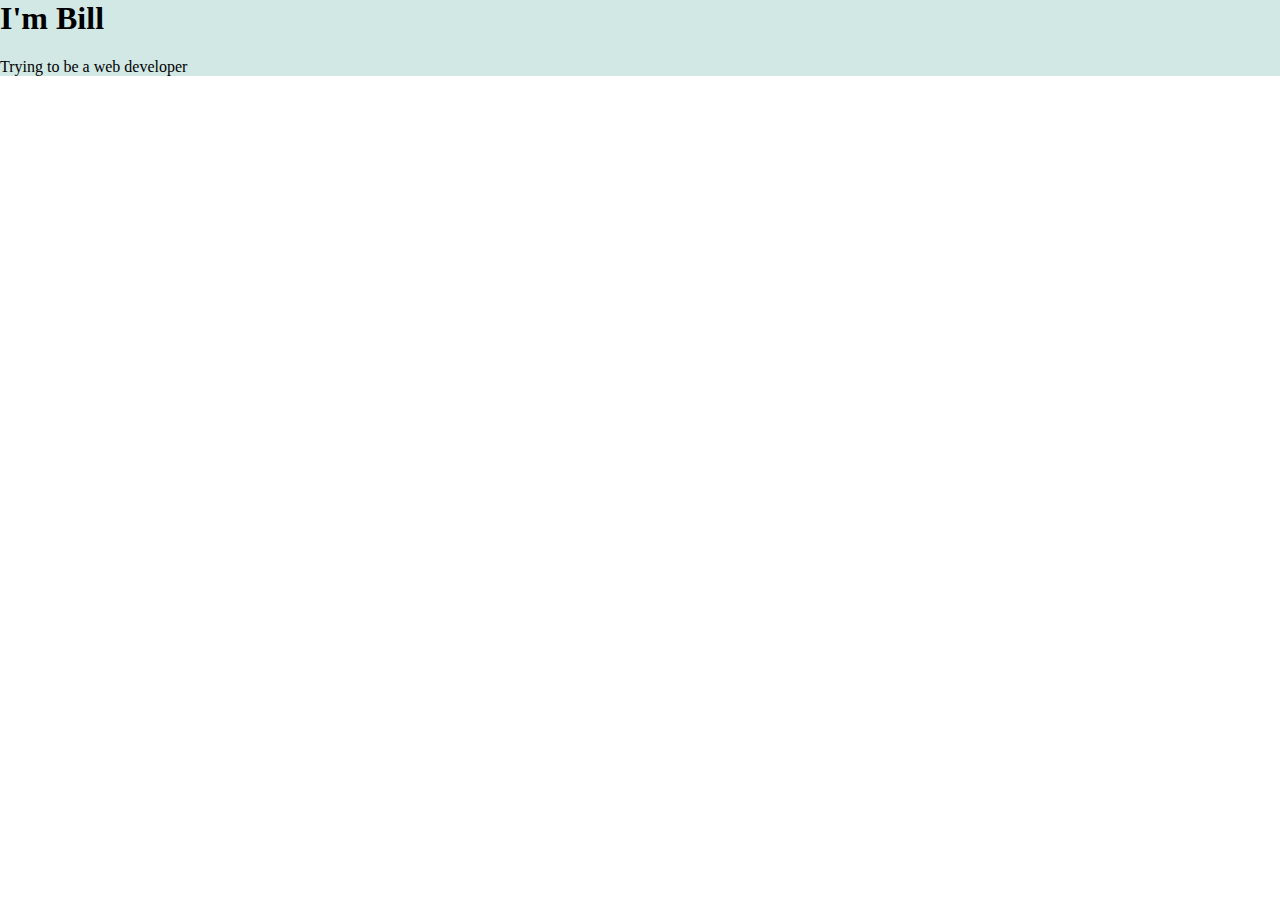
==== CSS - My Site/index.html @ 2e7fc492 "Copying from repo learning. Starting over" ====
<html>
<head>
  <meta charset="UTF-8">
  <meta name="viewport" content="width=device-width, initial-scale=1.0">
  <meta http-equiv="X-UA-Compatible" content="ie=edge">
  <title>Bill Rucker </title>
  <link rel="stylesheet" href="css/styles.css">
  <link rel="icon" href="favicon.ico">
</head>
<body>
  <div>
    <h1>I'm Bill</h1>
    <p>Trying to be a web developer</p>
  </div>

</body>
</html>
---- CSS - My Site/css/styles.css ----
div {
   background-color: #D1E8E4;
}

h1 {
    margin-top: 0;
}

body {
    margin: 0;
}
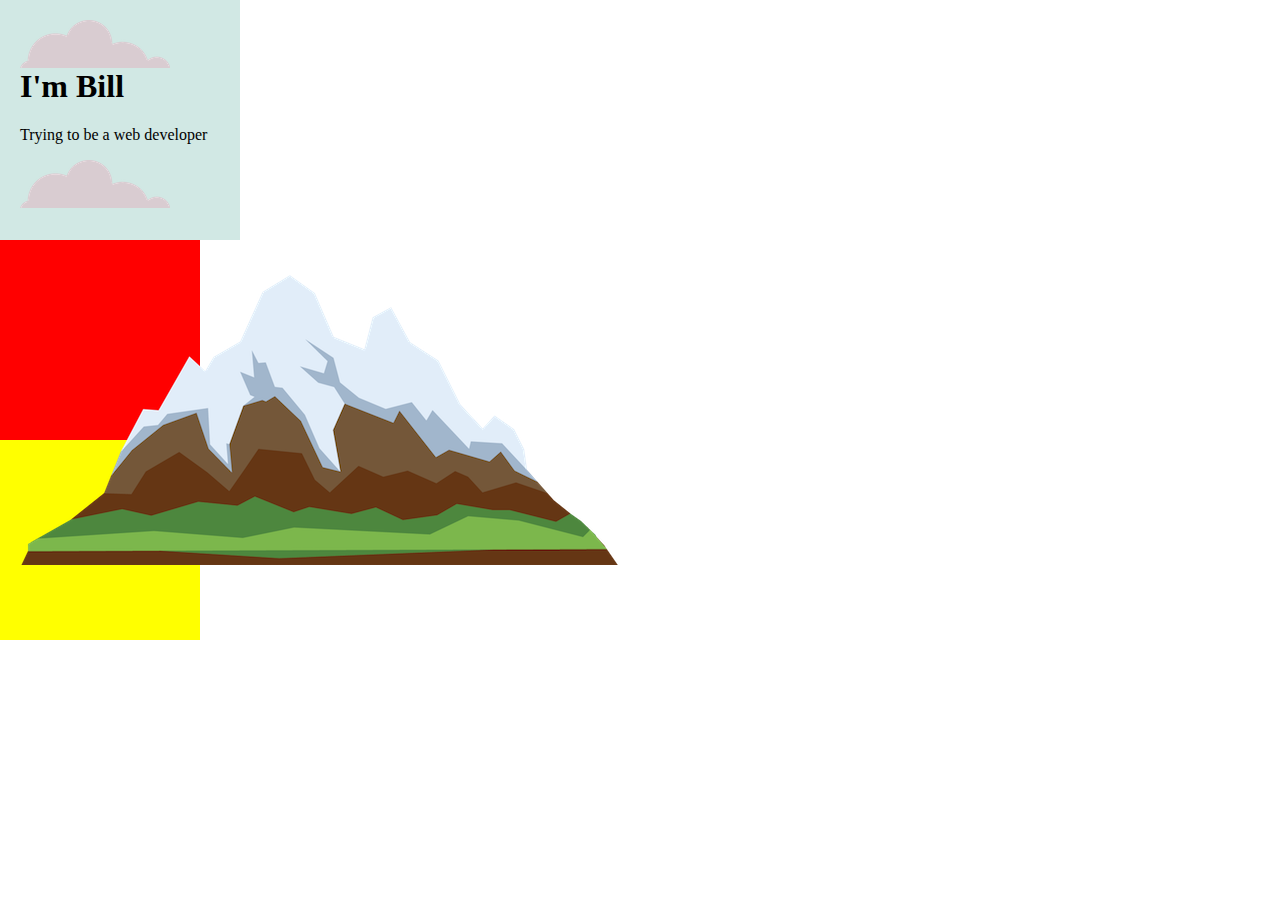
==== commit 23f02cca: "Continuing work on Intermediate CSS" ====
--- a/CSS - My Site/index.html
+++ b/CSS - My Site/index.html
@@ -8,10 +8,18 @@
   <link rel="icon" href="favicon.ico">
 </head>
 <body>
-  <div>
+  <div class="top-container">
+    <img src="images/cloud.png" alt="cloud-img">
     <h1>I'm Bill</h1>
     <p>Trying to be a web developer</p>
+    <img src="images/cloud.png" alt="cloud-img">
+    <img src="images/mountain.png" alt="mountain-img">
   </div>
+  <div class="middle-container" >
 
+  </div>
+  <div class="bottom-container" >
+
+  </div>
 </body>
 </html>
--- a/CSS - My Site/css/styles.css
+++ b/CSS - My Site/css/styles.css
@@ -1,11 +1,31 @@
-div {
-   background-color: #D1E8E4;
-}
-
 h1 {
     margin-top: 0;
 }
 
 body {
     margin: 0;
+}
+
+.top-container {
+    background-color: #D1E8E4;
+    height: 200px;
+    width: 200px;
+    border: 10px;
+    padding: 20px;
+ }
+ 
+.middle-container {
+    background-color: red;
+    height: 200px;
+    width: 200px;
+ /*   border: 20px;
+    margin-left: 240px; */
+}
+
+.bottom-container {
+    background-color: yellow;
+    height: 200px;
+    width: 200px;
+    /* border: 10px;
+    margin-left: 440px; */
 }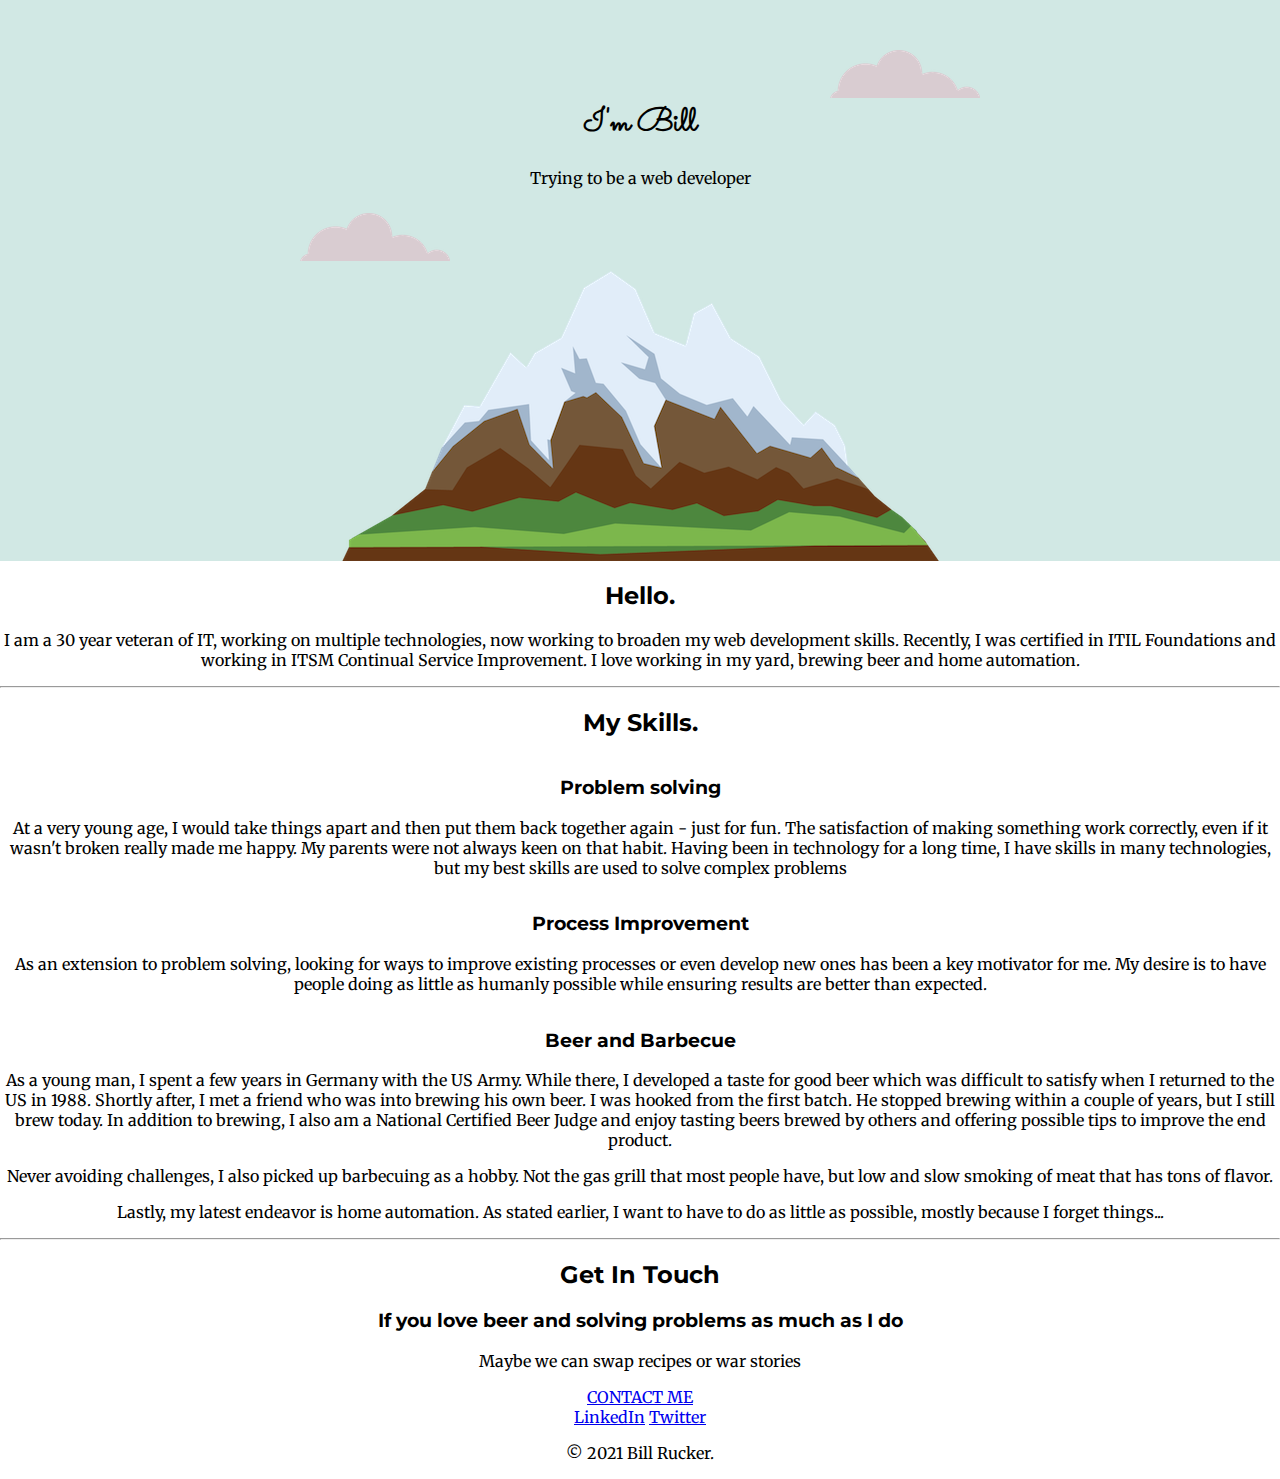
==== commit efeaf537: "Added details to personal index.html" ====
--- a/CSS - My Site/index.html
+++ b/CSS - My Site/index.html
@@ -5,20 +5,64 @@
   <meta http-equiv="X-UA-Compatible" content="ie=edge">
   <title>Bill Rucker </title>
   <link rel="stylesheet" href="css/styles.css">
+  <link href="https://fonts.googleapis.com/css2?family=Merriweather:wght@300&family=Montserrat:wght@300&family=Sacramento&display=swap" rel="stylesheet"> 
   <link rel="icon" href="favicon.ico">
 </head>
 <body>
   <div class="top-container">
-    <img src="images/cloud.png" alt="cloud-img">
+    <img class="top-cloud" src="images/cloud.png" alt="cloud-img">
     <h1>I'm Bill</h1>
     <p>Trying to be a web developer</p>
-    <img src="images/cloud.png" alt="cloud-img">
+    <img class="bottom-cloud" src="images/cloud.png" alt="cloud-img">
     <img src="images/mountain.png" alt="mountain-img">
   </div>
-  <div class="middle-container" >
-
+  
+  <div class="middle-container">
+    <div class="profile">
+      <img src="" alt="">
+      <h2>Hello.</h2>
+      <p>I am a 30 year veteran of IT, working on multiple technologies, now working to broaden my web development skills. Recently, I was certified in ITIL Foundations and working in ITSM Continual Service Improvement. I love working in
+      my yard, brewing beer and home automation. 
+      </p>
+    </div>
+    <hr>
+    <div class="skills">
+      <h2>My Skills.</h2>
+      <div class="skill-row">
+        <img class="" src="" alt="">
+        <h3>Problem solving</h3>
+        <p>At a very young age, I would take things apart and then put them back together again - just for fun. The satisfaction of making something work correctly, even if it wasn't broken really made me happy. My parents were not always keen on that habit. Having been in technology for a long time, I have skills in many technologies, but my best skills are used to solve complex problems </p>
+      </div>
+      <div class="skill-row">
+        <img class="" src="" alt="">
+        <h3>Process Improvement</h3>
+        <p>As an extension to problem solving, looking for ways to improve existing processes or even develop new ones has been a key motivator for me. My desire is to have people doing as little as humanly possible while ensuring results are better than expected. </p>
+      </div>
+      <div class="skill-row">
+        <img class="" src="" alt="">
+        <h3>Beer and Barbecue</h3>
+        <p>As a young man, I spent a few years in Germany with the US Army. While there, I developed a taste for good beer which was difficult to satisfy when I returned to the US in 1988. Shortly after, I met a friend who was into brewing his own beer. I was hooked from the first batch. He stopped brewing within a couple of years, but I still brew today. In addition to brewing, I also am a National Certified Beer Judge and enjoy tasting beers brewed by others and offering possible tips to improve the end product.</p>
+        <p>Never avoiding challenges, I also picked up barbecuing as a hobby. Not the gas grill that most people have, but low and slow smoking of meat that has tons of flavor.</p>
+        <p>Lastly, my latest endeavor is home automation. As stated earlier, I want to have to do as little as possible, mostly because I forget things... </p>
+      </div>
+    </div>
+    <hr>
+  
+    <div class="contact-me">
+      <h2>Get In Touch</h2>
+      <h3>If you love beer and solving problems as much as I do</h3>
+      <p>Maybe we can swap recipes or war stories</p>
+      <a class="btn" href="mailto:codemannh@gmail.com">CONTACT ME</a>
+    </div>
   </div>
-  <div class="bottom-container" >
+  
+  
+  <div class="bottom-container">
+    <a class="footer-link" href="https://www.linkedin.com/">LinkedIn</a>
+    <a class="footer-link" href="https://twitter.com/">Twitter</a>
+    <p>© 2021 Bill Rucker.</p>
+  </div>
+  
 
   </div>
 </body>
--- a/CSS - My Site/css/styles.css
+++ b/CSS - My Site/css/styles.css
@@ -1,31 +1,45 @@
 h1 {
     margin-top: 0;
+    font-family: 'Sacramento', cursive;
+}
+
+h2 {
+    font-family: 'Montserrat', sans-serif;
+}
+
+h3 {
+    font-family: 'Montserrat', sans-serif;
 }
 
 body {
     margin: 0;
+    text-align: center;
+    font-family: 'Merriweather';
 }
 
 .top-container {
     background-color: #D1E8E4;
-    height: 200px;
-    width: 200px;
-    border: 10px;
-    padding: 20px;
+    position: relative;
+    padding-top: 100px;
  }
  
 .middle-container {
-    background-color: red;
-    height: 200px;
-    width: 200px;
- /*   border: 20px;
-    margin-left: 240px; */
+
 }
 
 .bottom-container {
-    background-color: yellow;
-    height: 200px;
-    width: 200px;
-    /* border: 10px;
-    margin-left: 440px; */
+
+}
+
+.top-cloud {
+    position: absolute;
+    right: 300px;
+    top: 50px;
+}
+
+.bottom-cloud {
+    position: absolute;
+    left: 300px;
+    bottom: 300px;
+
 }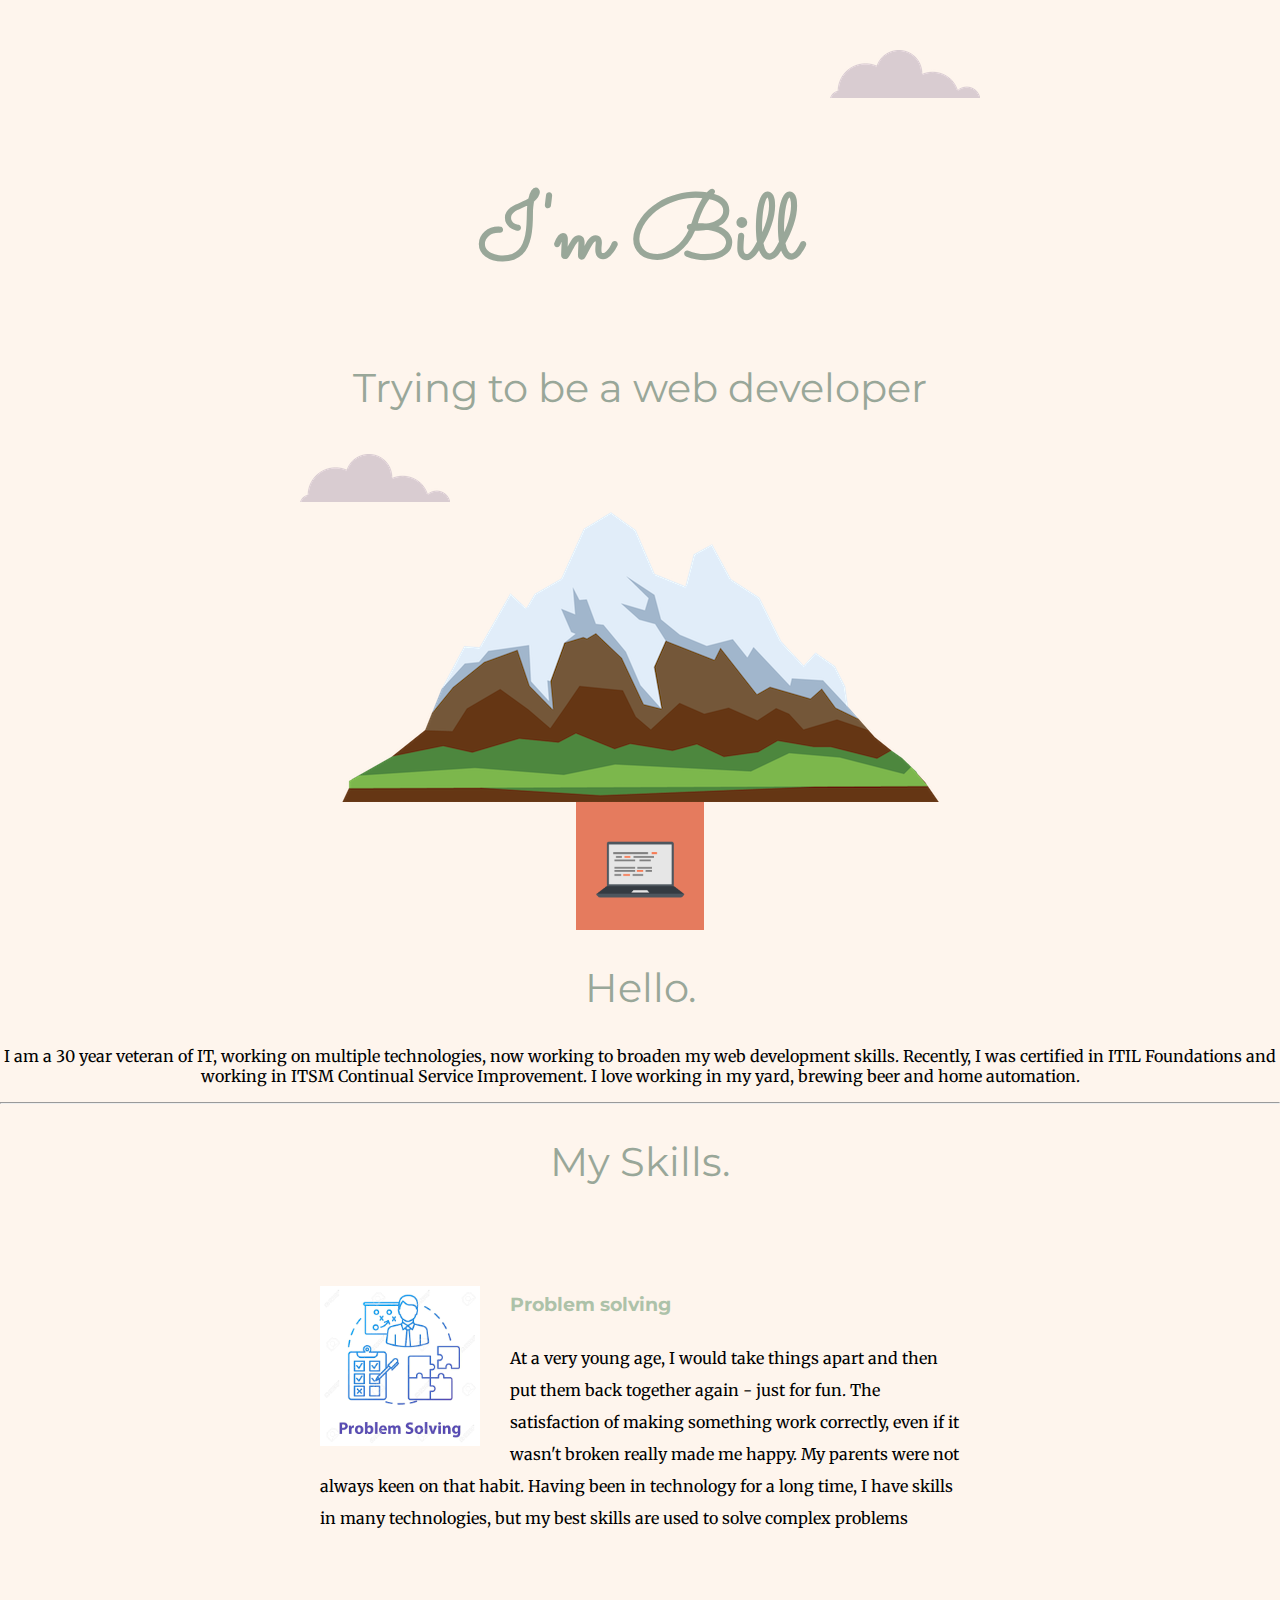
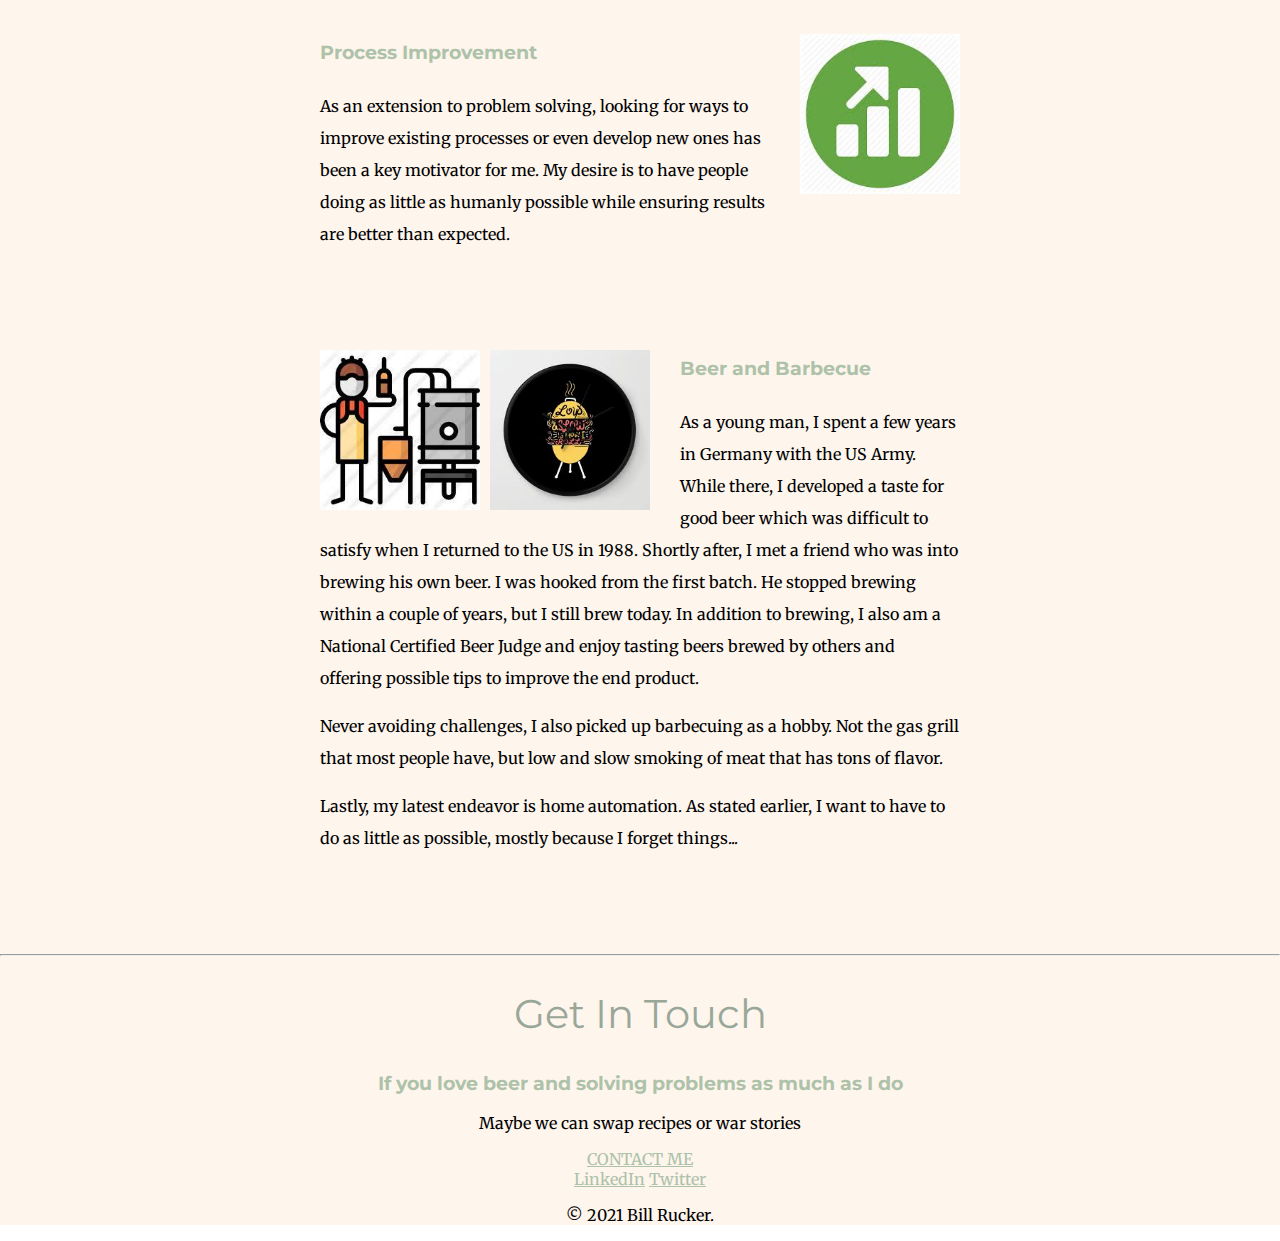
==== commit 85b93c95: "Putting some finishing touches on the styling using CSS" ====
--- a/CSS - My Site/index.html
+++ b/CSS - My Site/index.html
@@ -12,14 +12,14 @@
   <div class="top-container">
     <img class="top-cloud" src="images/cloud.png" alt="cloud-img">
     <h1>I'm Bill</h1>
-    <p>Trying to be a web developer</p>
+    <h2>Trying to be a web developer</h2>
     <img class="bottom-cloud" src="images/cloud.png" alt="cloud-img">
     <img src="images/mountain.png" alt="mountain-img">
   </div>
   
   <div class="middle-container">
     <div class="profile">
-      <img src="" alt="">
+      <img class="computer-img" src="images/computer.png" alt="img-computer">
       <h2>Hello.</h2>
       <p>I am a 30 year veteran of IT, working on multiple technologies, now working to broaden my web development skills. Recently, I was certified in ITIL Foundations and working in ITSM Continual Service Improvement. I love working in
       my yard, brewing beer and home automation. 
@@ -29,17 +29,18 @@
     <div class="skills">
       <h2>My Skills.</h2>
       <div class="skill-row">
-        <img class="" src="" alt="">
+        <img class="problem-solving-img" src="images/probsolving.png" alt="img-problem-solving">
         <h3>Problem solving</h3>
         <p>At a very young age, I would take things apart and then put them back together again - just for fun. The satisfaction of making something work correctly, even if it wasn't broken really made me happy. My parents were not always keen on that habit. Having been in technology for a long time, I have skills in many technologies, but my best skills are used to solve complex problems </p>
       </div>
       <div class="skill-row">
-        <img class="" src="" alt="">
+        <img class="process-improvement-img" src="images/processimprove.jpg" alt="img-process-improvement">
         <h3>Process Improvement</h3>
         <p>As an extension to problem solving, looking for ways to improve existing processes or even develop new ones has been a key motivator for me. My desire is to have people doing as little as humanly possible while ensuring results are better than expected. </p>
       </div>
       <div class="skill-row">
-        <img class="" src="" alt="">
+        <img class="brewing-img" src="images/brewing.jpg" alt="img-brewing">
+        <img class="lowandslow-img" src="images/lowandslow.jpg" alt="img-low-and-slow">
         <h3>Beer and Barbecue</h3>
         <p>As a young man, I spent a few years in Germany with the US Army. While there, I developed a taste for good beer which was difficult to satisfy when I returned to the US in 1988. Shortly after, I met a friend who was into brewing his own beer. I was hooked from the first batch. He stopped brewing within a couple of years, but I still brew today. In addition to brewing, I also am a National Certified Beer Judge and enjoy tasting beers brewed by others and offering possible tips to improve the end product.</p>
         <p>Never avoiding challenges, I also picked up barbecuing as a hobby. Not the gas grill that most people have, but low and slow smoking of meat that has tons of flavor.</p>
--- a/CSS - My Site/css/styles.css
+++ b/CSS - My Site/css/styles.css
@@ -1,34 +1,52 @@
+/* Color Palette
+    #FEF5ED
+    #D3E4CD
+    #ADC2A9
+    #99A799 */
+
 h1 {
-    margin-top: 0;
+    margin: 50px auto 0 auto;
     font-family: 'Sacramento', cursive;
+    font-size: 5.62em;
+    color: #99A799;
+    line-height: 2;
 }
 
 h2 {
     font-family: 'Montserrat', sans-serif;
+    font-size: 2.5rem;
+    font-weight: normal;
+    color: #99A799;
 }
 
 h3 {
     font-family: 'Montserrat', sans-serif;
+    color: #ADC2A9;
+}
+
+a {
+    color: #ADC2A9;
 }
 
 body {
     margin: 0;
     text-align: center;
     font-family: 'Merriweather';
+
 }
 
 .top-container {
-    background-color: #D1E8E4;
+    background-color: #FEF5ED;
     position: relative;
     padding-top: 100px;
  }
  
 .middle-container {
-
+    background-color: #FEF5ED;
 }
 
 .bottom-container {
-
+    background-color: #FEF5ED;
 }
 
 .top-cloud {
@@ -41,5 +59,41 @@
     position: absolute;
     left: 300px;
     bottom: 300px;
+}
 
+.skill-row {
+    width: 50%;
+    margin: 100px auto 100px auto;
+    text-align: left;
+    line-height: 2;
+}
+
+.computer-img {
+    width: 10%;
+}
+
+.problem-solving-img {
+    width: 25%;
+    float: left;
+    padding-right: 30px;
+}
+
+.process-improvement-img {
+    width: 25%;
+    float: right;
+    padding-left: 30px;
+}
+
+.brewing-img {
+    width: 25%;
+    width: 25%;
+    float: left;
+    padding-right: 10px;
+}
+
+.lowandslow-img {
+    width: 25%;
+    width: 25%;
+    float: left;
+    padding-right: 30px;
 }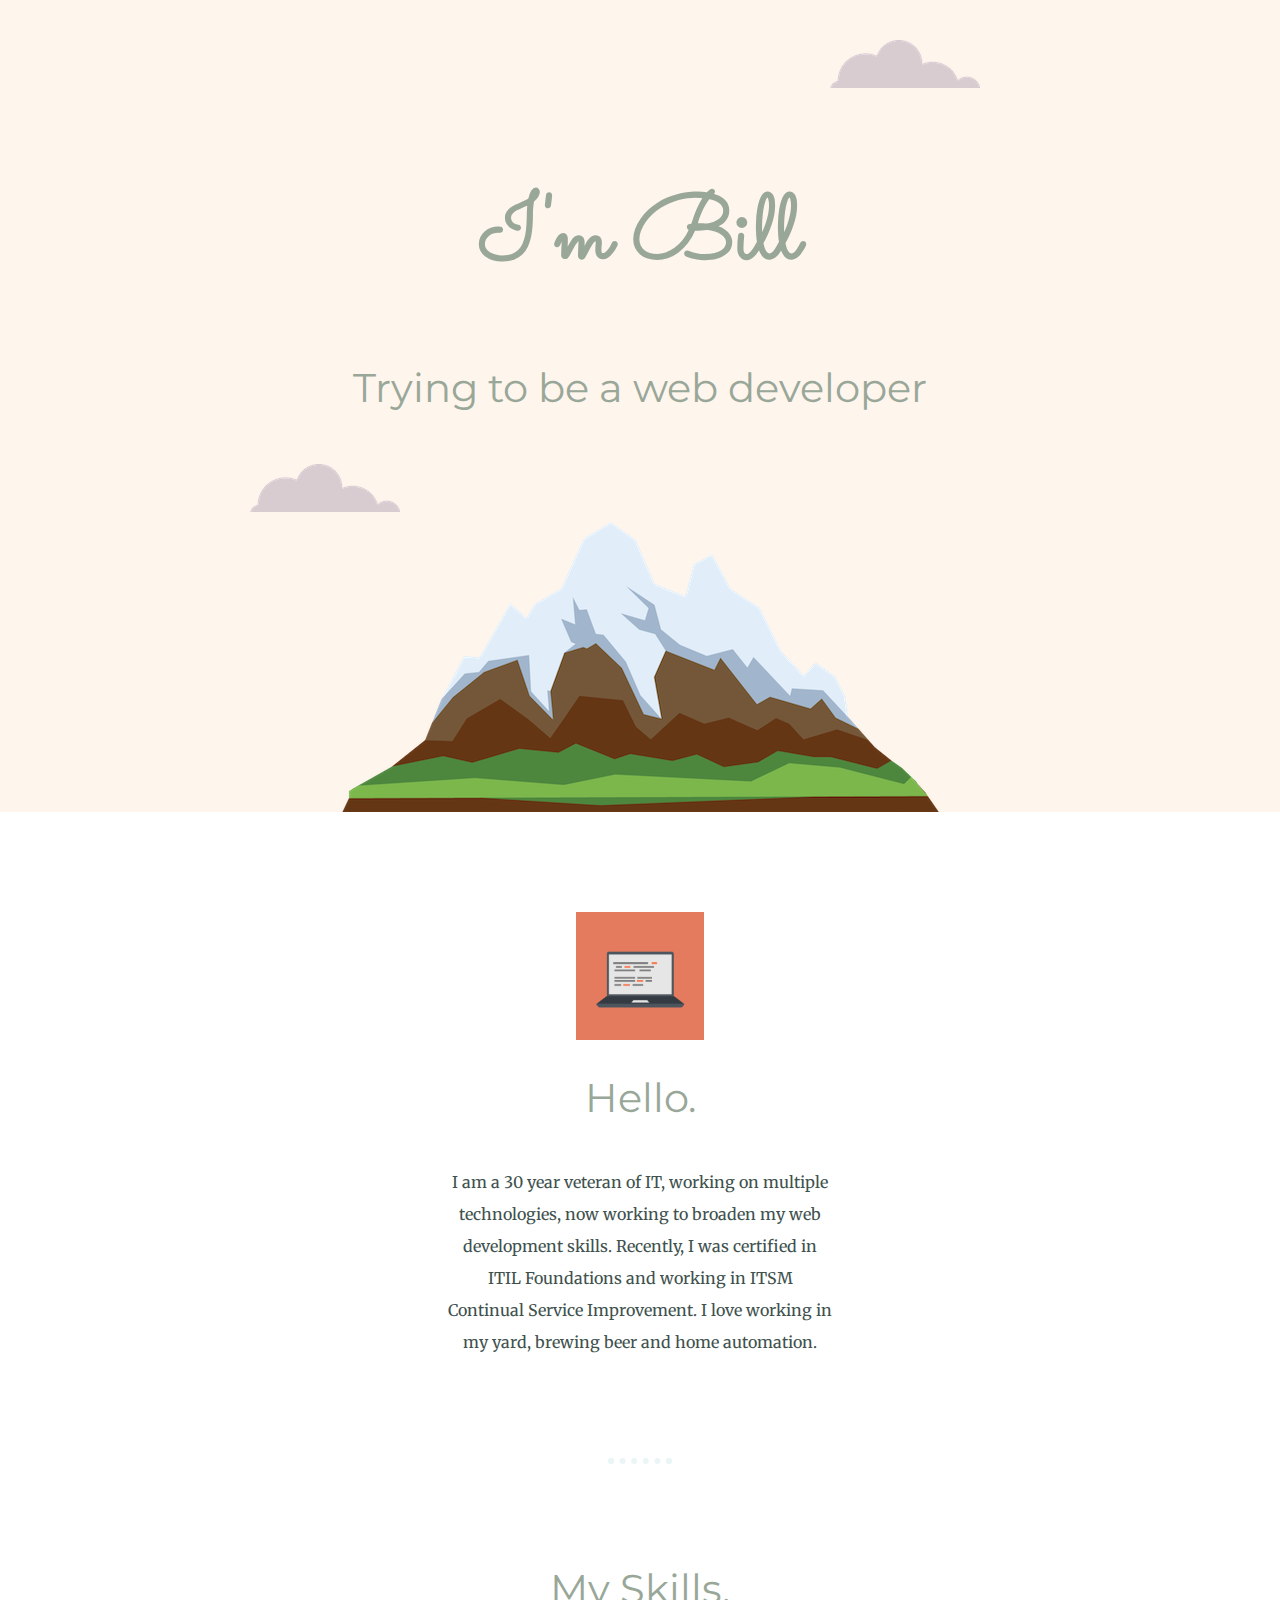
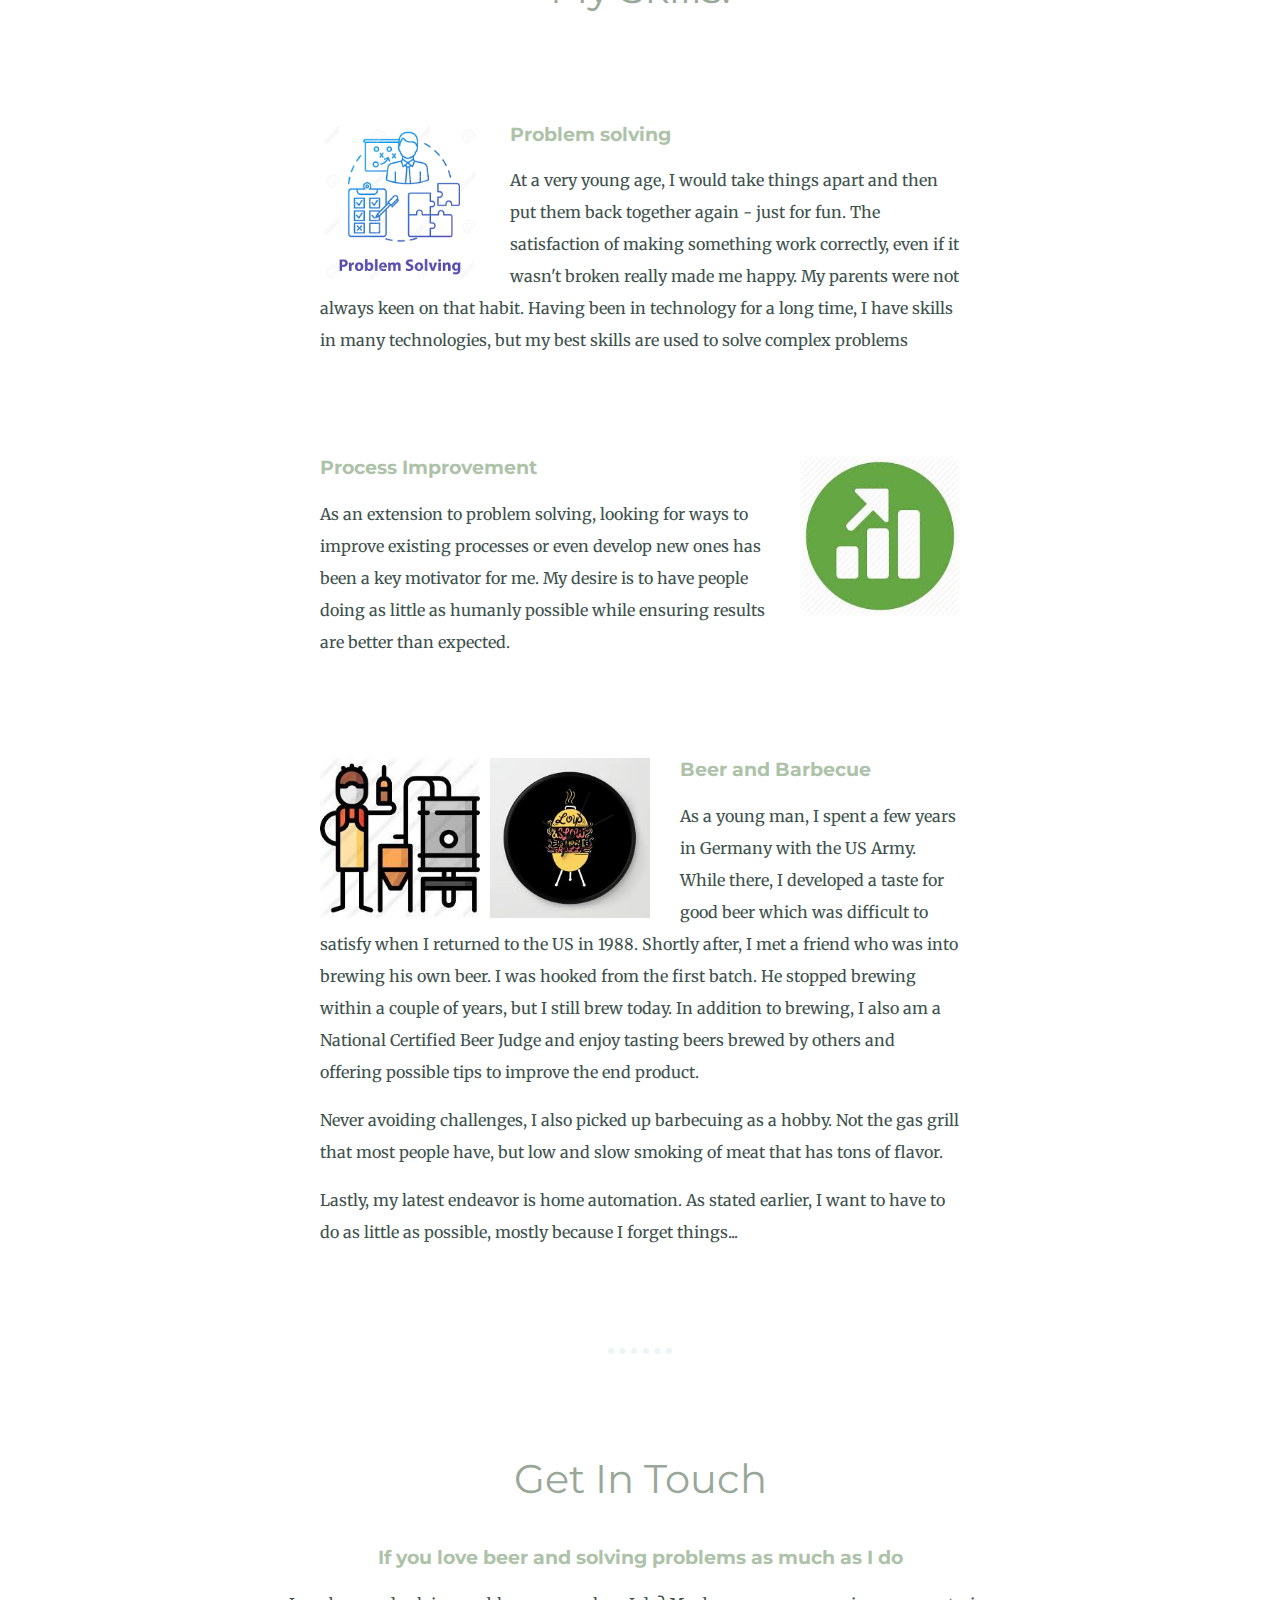
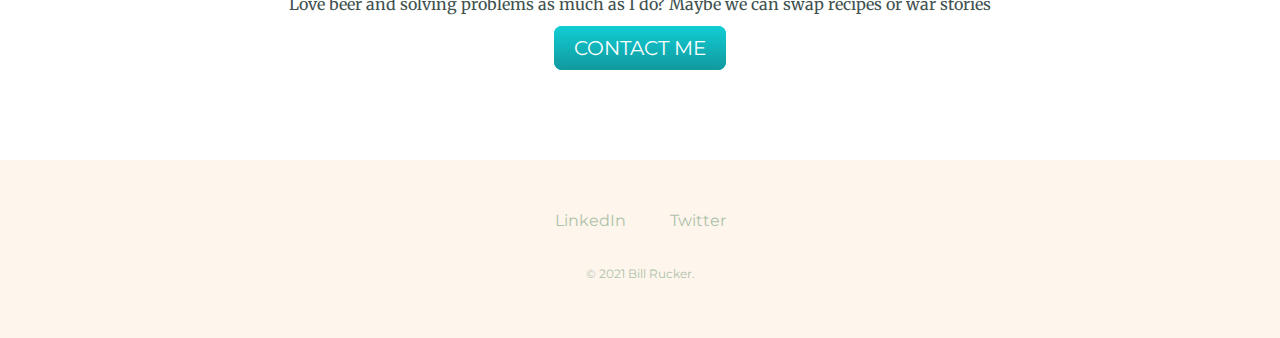
==== commit 2641180f: "Finished with initial web site after CSS Intermediate class" ====
--- a/CSS - My Site/index.html
+++ b/CSS - My Site/index.html
@@ -21,7 +21,7 @@
     <div class="profile">
       <img class="computer-img" src="images/computer.png" alt="img-computer">
       <h2>Hello.</h2>
-      <p>I am a 30 year veteran of IT, working on multiple technologies, now working to broaden my web development skills. Recently, I was certified in ITIL Foundations and working in ITSM Continual Service Improvement. I love working in
+      <p class="intro">I am a 30 year veteran of IT, working on multiple technologies, now working to broaden my web development skills. Recently, I was certified in ITIL Foundations and working in ITSM Continual Service Improvement. I love working in
       my yard, brewing beer and home automation. 
       </p>
     </div>
@@ -52,7 +52,7 @@
     <div class="contact-me">
       <h2>Get In Touch</h2>
       <h3>If you love beer and solving problems as much as I do</h3>
-      <p>Maybe we can swap recipes or war stories</p>
+      <p class="contact-messge">Love beer and solving problems as much as I do? Maybe we can swap recipes or war stories</p>
       <a class="btn" href="mailto:codemannh@gmail.com">CONTACT ME</a>
     </div>
   </div>
@@ -61,7 +61,7 @@
   <div class="bottom-container">
     <a class="footer-link" href="https://www.linkedin.com/">LinkedIn</a>
     <a class="footer-link" href="https://twitter.com/">Twitter</a>
-    <p>© 2021 Bill Rucker.</p>
+    <p class="copyright">© 2021 Bill Rucker.</p>
   </div>
   
 
--- a/CSS - My Site/css/styles.css
+++ b/CSS - My Site/css/styles.css
@@ -17,6 +17,7 @@
     font-size: 2.5rem;
     font-weight: normal;
     color: #99A799;
+    padding-bottom: 10px;
 }
 
 h3 {
@@ -26,9 +27,28 @@
 
 a {
     color: #ADC2A9;
+    font-family: 'Montserrat', sans-serif;
+    margin: 10px 20px;
+    text-decoration: none;
+}
+
+a:hover {
+    color:#11cdd4
+}
+
+p {
+    line-height: 2;
+}
+
+hr {
+    border: dotted #EAF6F6 6px;
+    border-bottom: none;
+    width: 4%;
+    margin: 100px auto;
 }
 
 body {
+    color: #40514E;
     margin: 0;
     text-align: center;
     font-family: 'Merriweather';
@@ -42,22 +62,40 @@
  }
  
 .middle-container {
-    background-color: #FEF5ED;
+    margin: 100px 0;
 }
 
 .bottom-container {
     background-color: #FEF5ED;
+    padding: 50px 0 20px;
+}
+
+.intro {
+    width: 30%;
+    margin: auto;
+}
+
+.contact-message {
+    width: 40%;
+    margin: 40px auto 60px;
+}
+
+.copyright {
+    color: #ADC2A9;
+    font-family: 'Montserrat', sans-serif;
+    font-size: .75rem;
+    padding: 20px 0px;
 }
 
 .top-cloud {
     position: absolute;
     right: 300px;
-    top: 50px;
+    top: 40px;
 }
 
 .bottom-cloud {
     position: absolute;
-    left: 300px;
+    left: 250px;
     bottom: 300px;
 }
 
@@ -65,7 +103,7 @@
     width: 50%;
     margin: 100px auto 100px auto;
     text-align: left;
-    line-height: 2;
+
 }
 
 .computer-img {
@@ -96,4 +134,31 @@
     width: 25%;
     float: left;
     padding-right: 30px;
-}+}
+
+.btn {
+    background: #11cdd4;
+    background-image: -webkit-linear-gradient(top, #11cdd4, #11999e);
+    background-image: -moz-linear-gradient(top, #11cdd4, #11999e);
+    background-image: -ms-linear-gradient(top, #11cdd4, #11999e);
+    background-image: -o-linear-gradient(top, #11cdd4, #11999e);
+    background-image: linear-gradient(to bottom, #11cdd4, #11999e);
+    -webkit-border-radius: 8;
+    -moz-border-radius: 8;
+    border-radius: 8px;
+    font-family: 'Montserrat', sans-serif;
+    color: #ffffff;
+    font-size: 20px;
+    padding: 10px 20px 10px 20px;
+    text-decoration: none;
+  }
+  
+  .btn:hover {
+    background: #303ecb;
+    background-image: -webkit-linear-gradient(top, #303ecb, #2bc4ad);
+    background-image: -moz-linear-gradient(top, #303ecb, #2bc4ad);
+    background-image: -ms-linear-gradient(top, #303ecb, #2bc4ad);
+    background-image: -o-linear-gradient(top, #303ecb, #2bc4ad);
+    background-image: linear-gradient(to bottom, #303ecb, #2bc4ad);
+    text-decoration: none;
+  }